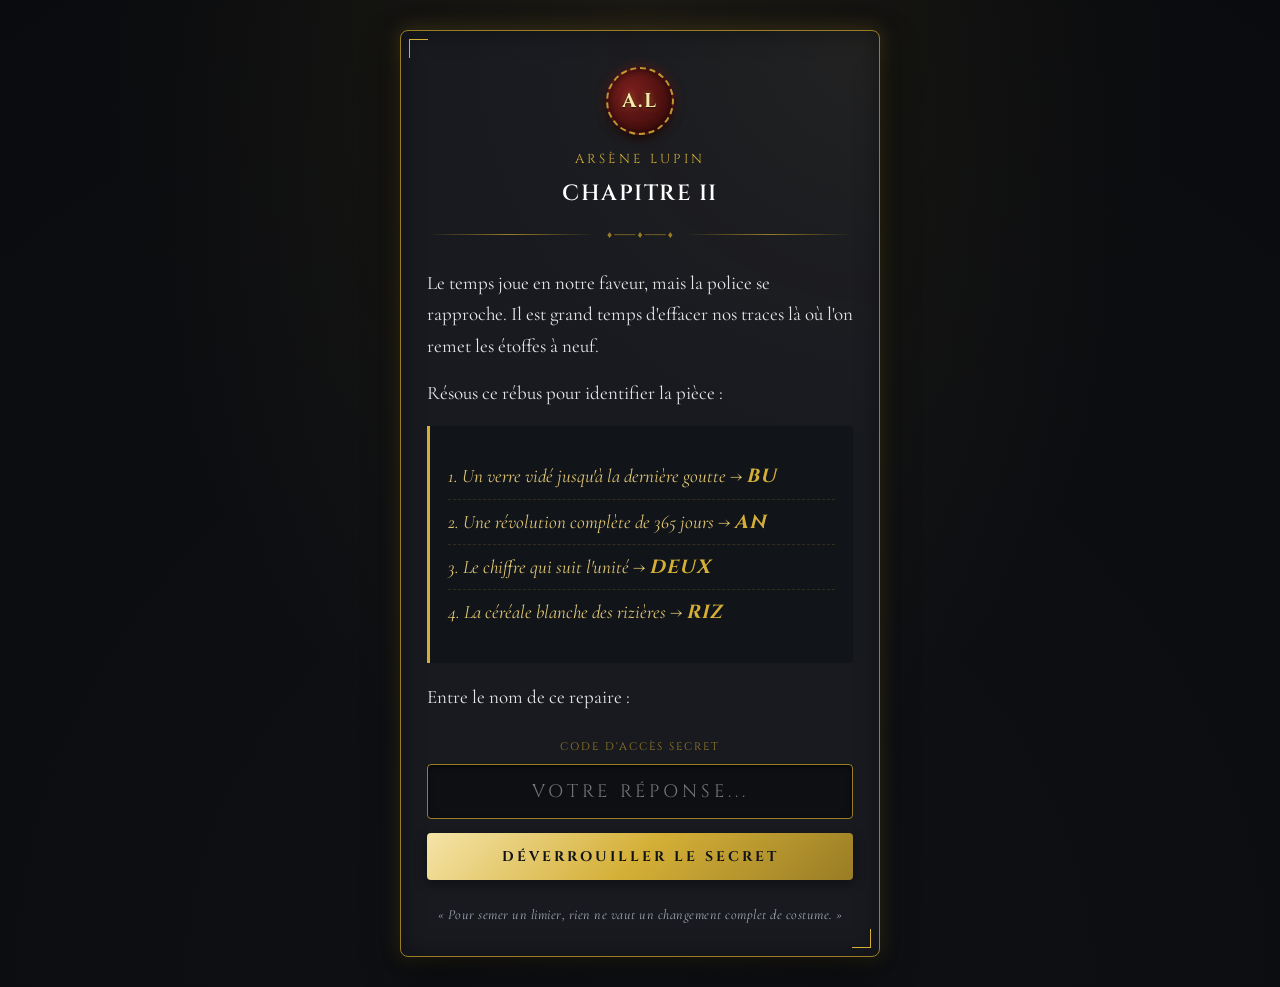
==== le-maitre-du-temps.html @ 26642cde "feat: Quete d'Anniversaire Arsene Lupin" ====
<!DOCTYPE html>
<html lang="fr">
<head>
  <meta charset="UTF-8">
  <meta name="viewport" content="width=device-width, initial-scale=1.0">
  <title>Arsène Lupin — Chapitre II : Le Maître du Temps</title>
  <link rel="preconnect" href="https://fonts.googleapis.com">
  <link rel="preconnect" href="https://fonts.gstatic.com" crossorigin>
  <link href="https://fonts.googleapis.com/css2?family=Cinzel:wght@400;600;700;900&family=Cormorant+Garamond:ital,wght@0,400;0,600;0,700;1,400&display=swap" rel="stylesheet">
  <link rel="stylesheet" href="style.css">
</head>
<body>
  <main class="container">
    <div class="card">
      <header class="header">
        <div class="seal-container">
          <div class="seal" aria-hidden="true">
            <span class="seal-inner">A.L</span>
          </div>
        </div>
        <div class="chapter-subtitle">Arsène Lupin</div>
        <h1 class="chapter-title">Chapitre II</h1>
        <div class="divider">♦ ─── ♦ ─── ♦</div>
      </header>

      <div class="content">
        <p>Le temps joue en notre faveur, mais la police se rapproche. Il est grand temps d'effacer nos traces là où l'on remet les étoffes à neuf.</p>
        <p>Résous ce rébus pour identifier la pièce :</p>
        
        <div class="riddle-box">
          <ul class="clue-list">
            <li>1. Un verre vidé jusqu'à la dernière goutte &rarr; <strong>BU</strong></li>
            <li>2. Une révolution complète de 365 jours &rarr; <strong>AN</strong></li>
            <li>3. Le chiffre qui suit l'unité &rarr; <strong>DEUX</strong></li>
            <li>4. La céréale blanche des rizières &rarr; <strong>RIZ</strong></li>
          </ul>
        </div>

        <p>Entre le nom de ce repaire :</p>
      </div>

      <section id="lock-section">
        <form onsubmit="event.preventDefault(); verifierCode(['BUANDERIE']);">
          <div class="form-group">
            <label class="input-label" for="secret-code">Code d'accès secret</label>
            <input 
              type="text" 
              id="secret-code" 
              class="input-secret" 
              placeholder="VOTRE RÉPONSE..." 
              autocorrect="off" 
              autocapitalize="none" 
              spellcheck="false" 
              autocomplete="off"
              required
            >
          </div>
          <button type="submit" class="btn-submit">Déverrouiller le secret</button>
        </form>
        <div id="error" class="error-message">Piste infructueuse. Recomposez les syllabes avec méthode...</div>
      </section>

      <section id="revelation" class="revelation" role="region" aria-live="polite">
        <span class="revelation-badge">Destination Révélée</span>
        <p class="revelation-text">
          Dans le mille. Rends-toi à la <strong>buanderie</strong>. Ne regarde pas vers l'eau, mais vers l'air chaud : ouvre le hublot du <strong>sèche-linge</strong> et plonge la main dans son tambour.
        </p>
      </section>

      <footer class="footer-quote">
        « Pour semer un limier, rien ne vaut un changement complet de costume. »
      </footer>
    </div>
  </main>

  <script>
    function verifierCode(valeursAcceptees) {
      const input = document.getElementById('secret-code');
      const err = document.getElementById('error');
      const revelation = document.getElementById('revelation');
      const lockSection = document.getElementById('lock-section');

      const reponse = input.value
        .trim()
        .normalize("NFD")
        .replace(/[\u0300-\u036f]/g, "")
        .toUpperCase();

      if (valeursAcceptees.includes(reponse)) {
        lockSection.style.display = 'none';
        revelation.style.display = 'block';
        err.style.display = 'none';
      } else {
        err.style.display = 'block';
        input.classList.add('shake');
        setTimeout(() => input.classList.remove('shake'), 400);
        input.value = '';
        input.focus();
      }
    }
  </script>
</body>
</html>
---- style.css ----
@charset "UTF-8";

/* ==========================================================================
   Quête d'Anniversaire « Arsène Lupin » — Charte Graphique & Design System
   ========================================================================== */

:root {
  --bg-color: #0f1115;
  --card-bg: #181a20;
  --card-border: #997d25;
  --card-border-glow: rgba(212, 175, 55, 0.25);
  --gold-classic: #d4af37;
  --gold-aged: #997d25;
  --gold-light: #f7e7a9;
  --gold-gradient: linear-gradient(135deg, #f5e4a8 0%, #d4af37 50%, #997d25 100%);
  --gold-gradient-hover: linear-gradient(135deg, #fff2be 0%, #e0bd49 50%, #b8972e 100%);
  --text-main: #e6e6e6;
  --text-muted: #a3a8b5;
  --text-gold: #e2c875;
  --error-color: #e06c75;
  --font-title: 'Cinzel', serif;
  --font-body: 'Cormorant Garamond', Georgia, serif;
}

* {
  box-sizing: border-box;
  margin: 0;
  padding: 0;
}

html, body {
  min-height: 100%;
  background-color: var(--bg-color);
  background-image: 
    radial-gradient(ellipse at 50% 0%, rgba(212, 175, 55, 0.08) 0%, transparent 60%),
    radial-gradient(circle at 50% 100%, rgba(15, 17, 21, 0.9) 0%, #0a0b0e 100%);
  color: var(--text-main);
  font-family: var(--font-body);
  font-size: 19px;
  line-height: 1.6;
  -webkit-font-smoothing: antialiased;
}

body {
  display: flex;
  flex-direction: column;
  align-items: center;
  justify-content: center;
  min-height: 100vh;
  padding: 30px 20px;
}

/* ==========================================================================
   Conteneur & Carte Principale (Responsive max 480px)
   ========================================================================== */

.container {
  width: 100%;
  max-width: 480px;
  margin: 0 auto;
}

.card {
  position: relative;
  background-color: var(--card-bg);
  background-image: radial-gradient(circle at top right, rgba(212, 175, 55, 0.05), transparent 40%);
  border: 1px solid var(--card-border);
  border-radius: 8px;
  padding: 36px 26px 30px;
  box-shadow: 
    0 15px 35px rgba(0, 0, 0, 0.6),
    0 0 20px var(--card-border-glow),
    inset 0 0 25px rgba(0, 0, 0, 0.4);
}

/* Ornements d'angle vintage */
.card::before,
.card::after {
  content: "";
  position: absolute;
  width: 18px;
  height: 18px;
  border-color: var(--gold-classic);
  pointer-events: none;
}
.card::before {
  top: 8px;
  left: 8px;
  border-top: 1px solid var(--gold-classic);
  border-left: 1px solid var(--gold-classic);
}
.card::after {
  bottom: 8px;
  right: 8px;
  border-bottom: 1px solid var(--gold-classic);
  border-right: 1px solid var(--gold-classic);
}

/* ==========================================================================
   Sceau & En-tête
   ========================================================================== */

.header {
  text-align: center;
  margin-bottom: 24px;
}

.seal-container {
  display: inline-flex;
  align-items: center;
  justify-content: center;
  margin-bottom: 14px;
}

.seal {
  width: 68px;
  height: 68px;
  border-radius: 50%;
  background: radial-gradient(circle at 35% 35%, #7a1f1d, #420d0c 75%, #250505 100%);
  border: 2px dashed rgba(212, 175, 55, 0.85);
  box-shadow: 
    0 4px 10px rgba(0, 0, 0, 0.7),
    0 0 12px rgba(184, 41, 38, 0.4),
    inset 0 0 8px rgba(0, 0, 0, 0.6);
  display: flex;
  align-items: center;
  justify-content: center;
  position: relative;
}

.seal-inner {
  font-family: var(--font-title);
  font-weight: 700;
  font-size: 20px;
  letter-spacing: 2px;
  color: #f7e7a9;
  text-shadow: 
    0 1px 2px rgba(0, 0, 0, 0.8),
    0 0 6px rgba(212, 175, 55, 0.5);
  user-select: none;
}

.chapter-subtitle {
  font-family: var(--font-title);
  font-size: 13px;
  letter-spacing: 3px;
  text-transform: uppercase;
  color: var(--gold-classic);
  margin-bottom: 6px;
}

.chapter-title {
  font-family: var(--font-title);
  font-size: 22px;
  font-weight: 600;
  letter-spacing: 1.5px;
  color: #ffffff;
  text-transform: uppercase;
  margin-bottom: 12px;
}

.divider {
  display: flex;
  align-items: center;
  justify-content: center;
  gap: 12px;
  color: var(--gold-aged);
  font-size: 10px;
  margin: 16px 0;
}
.divider::before,
.divider::after {
  content: "";
  flex: 1;
  height: 1px;
  background: linear-gradient(to right, transparent, var(--gold-aged), transparent);
}

/* ==========================================================================
   Contenu de l'Énigme
   ========================================================================== */

.content {
  font-size: 19px;
  line-height: 1.65;
  color: var(--text-main);
  margin-bottom: 26px;
}

.content p {
  margin-bottom: 16px;
}

.content p:last-child {
  margin-bottom: 0;
}

.riddle-box {
  background: rgba(15, 17, 21, 0.65);
  border-left: 3px solid var(--gold-classic);
  padding: 16px 18px;
  margin: 18px 0;
  border-radius: 0 4px 4px 0;
  font-style: italic;
  color: var(--text-gold);
}

.riddle-box p {
  margin-bottom: 8px;
}
.riddle-box p:last-child {
  margin-bottom: 0;
}

.clue-list {
  list-style: none;
  padding-left: 0;
  margin: 12px 0;
}

.clue-list li {
  padding: 6px 0;
  border-bottom: 1px dashed rgba(153, 125, 37, 0.25);
}
.clue-list li:last-child {
  border-bottom: none;
}

.clue-list strong {
  color: var(--gold-classic);
  font-family: var(--font-title);
  letter-spacing: 1px;
}

/* ==========================================================================
   Formulaire & Saisie du Code Secret
   ========================================================================== */

.form-group {
  margin-bottom: 14px;
}

.input-label {
  display: block;
  font-family: var(--font-title);
  font-size: 11px;
  letter-spacing: 2px;
  text-transform: uppercase;
  color: var(--gold-aged);
  margin-bottom: 8px;
  text-align: center;
}

.input-secret {
  width: 100%;
  padding: 14px 16px;
  background-color: #0d0f13;
  border: 1px solid var(--gold-aged);
  border-radius: 4px;
  color: #ffffff;
  font-family: var(--font-title);
  font-size: 18px;
  letter-spacing: 4px;
  text-align: center;
  text-transform: uppercase;
  outline: none;
  transition: all 0.25s ease;
  box-shadow: inset 0 2px 5px rgba(0, 0, 0, 0.6);
}

.input-secret:focus {
  border-color: var(--gold-classic);
  box-shadow: 
    0 0 10px rgba(212, 175, 55, 0.4),
    inset 0 2px 5px rgba(0, 0, 0, 0.6);
}

.btn-submit {
  width: 100%;
  padding: 14px 20px;
  background: var(--gold-gradient);
  border: none;
  border-radius: 4px;
  color: #111317;
  font-family: var(--font-title);
  font-size: 14px;
  font-weight: 700;
  letter-spacing: 3px;
  text-transform: uppercase;
  cursor: pointer;
  transition: all 0.25s ease;
  box-shadow: 0 4px 12px rgba(0, 0, 0, 0.4);
}

.btn-submit:hover,
.btn-submit:active {
  background: var(--gold-gradient-hover);
  transform: translateY(-1px);
  box-shadow: 0 6px 16px rgba(212, 175, 55, 0.35);
}

/* Message d'erreur */
.error-message {
  display: none;
  color: var(--error-color);
  font-family: var(--font-body);
  font-size: 16px;
  font-style: italic;
  text-align: center;
  margin-top: 10px;
  animation: fadeIn 0.3s ease;
}

/* ==========================================================================
   Section Révélation (Destination Débloquée)
   ========================================================================== */

.revelation {
  display: none;
  background: linear-gradient(145deg, rgba(30, 24, 15, 0.85), rgba(18, 20, 26, 0.95));
  border: 1px solid var(--gold-classic);
  border-radius: 6px;
  padding: 24px 20px;
  box-shadow: 
    0 0 20px rgba(212, 175, 55, 0.2),
    inset 0 0 15px rgba(212, 175, 55, 0.1);
  text-align: center;
  animation: fadeIn 0.6s cubic-bezier(0.16, 1, 0.3, 1);
}

.revelation-badge {
  font-family: var(--font-title);
  font-size: 12px;
  letter-spacing: 3px;
  text-transform: uppercase;
  color: var(--gold-classic);
  margin-bottom: 10px;
  display: inline-block;
}

.revelation-text {
  font-size: 20px;
  line-height: 1.6;
  color: #ffffff;
}

.revelation-text strong {
  color: var(--gold-classic);
  font-family: var(--font-title);
  letter-spacing: 1px;
}

.revelation-final {
  margin-top: 18px;
  padding-top: 16px;
  border-top: 1px solid rgba(212, 175, 55, 0.3);
  font-size: 21px;
  color: var(--gold-light);
  font-weight: 600;
}

/* ==========================================================================
   Animations & Effets
   ========================================================================== */

@keyframes fadeIn {
  from {
    opacity: 0;
    transform: translateY(8px);
  }
  to {
    opacity: 1;
    transform: translateY(0);
  }
}

@keyframes shake {
  0%, 100% { transform: translateX(0); }
  20% { transform: translateX(-8px); }
  40% { transform: translateX(8px); }
  60% { transform: translateX(-6px); }
  80% { transform: translateX(6px); }
}

.shake {
  animation: shake 0.4s ease;
  border-color: var(--error-color) !important;
}

/* ==========================================================================
   Pied de page
   ========================================================================== */

.footer-quote {
  text-align: center;
  margin-top: 24px;
  font-size: 14px;
  color: var(--text-muted);
  font-style: italic;
  letter-spacing: 0.5px;
}
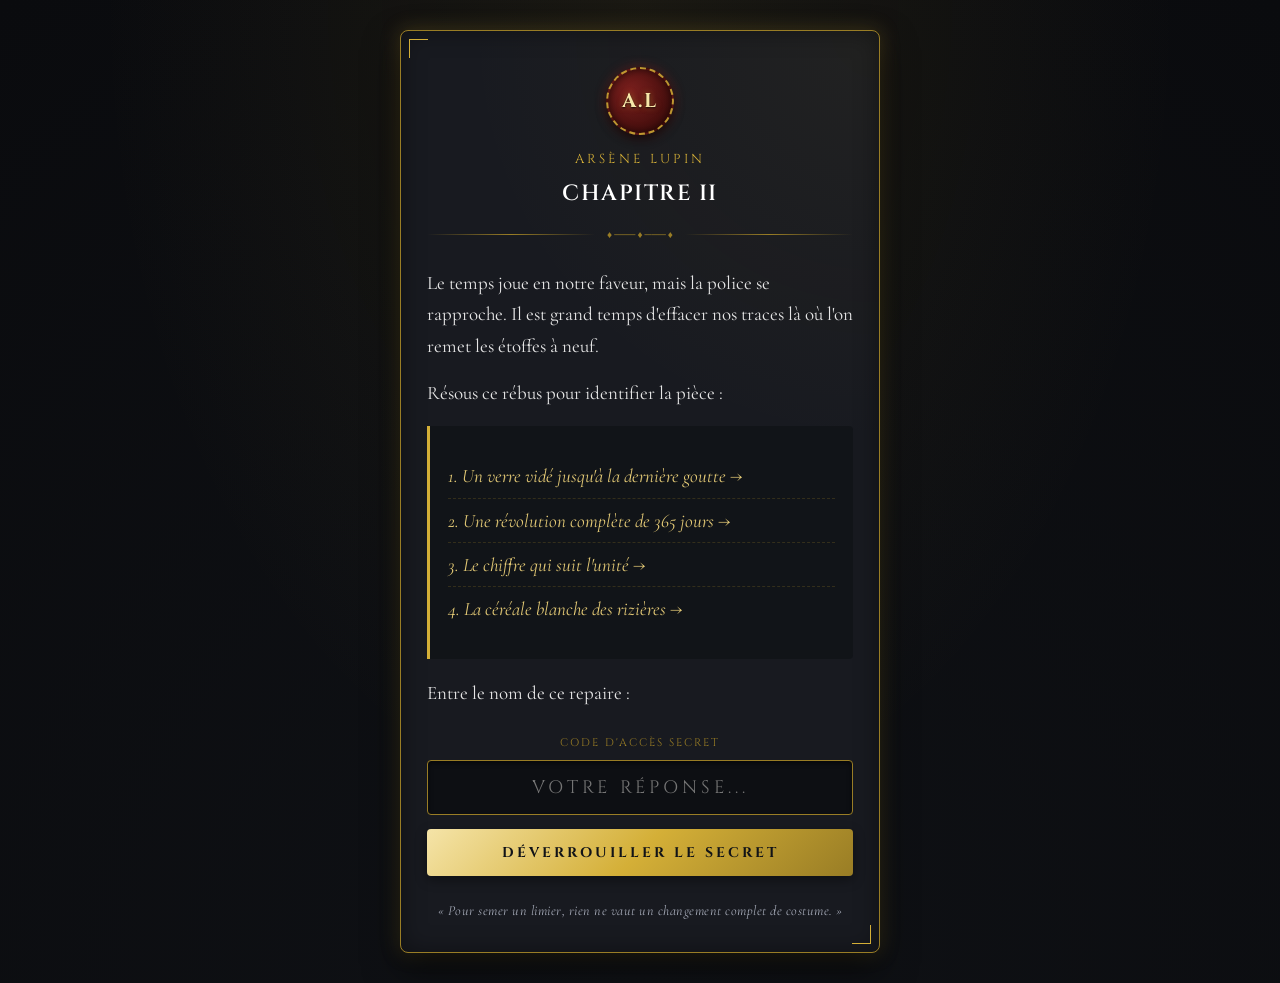
==== commit 6532034b: "Update le-maitre-du-temps.html" ====
--- a/le-maitre-du-temps.html
+++ b/le-maitre-du-temps.html
@@ -29,10 +29,10 @@
         
         <div class="riddle-box">
           <ul class="clue-list">
-            <li>1. Un verre vidé jusqu'à la dernière goutte &rarr; <strong>BU</strong></li>
-            <li>2. Une révolution complète de 365 jours &rarr; <strong>AN</strong></li>
-            <li>3. Le chiffre qui suit l'unité &rarr; <strong>DEUX</strong></li>
-            <li>4. La céréale blanche des rizières &rarr; <strong>RIZ</strong></li>
+            <li>1. Un verre vidé jusqu'à la dernière goutte &rarr;</li>
+            <li>2. Une révolution complète de 365 jours &rarr; </li>
+            <li>3. Le chiffre qui suit l'unité &rarr; </li>
+            <li>4. La céréale blanche des rizières &rarr;</li>
           </ul>
         </div>
 
